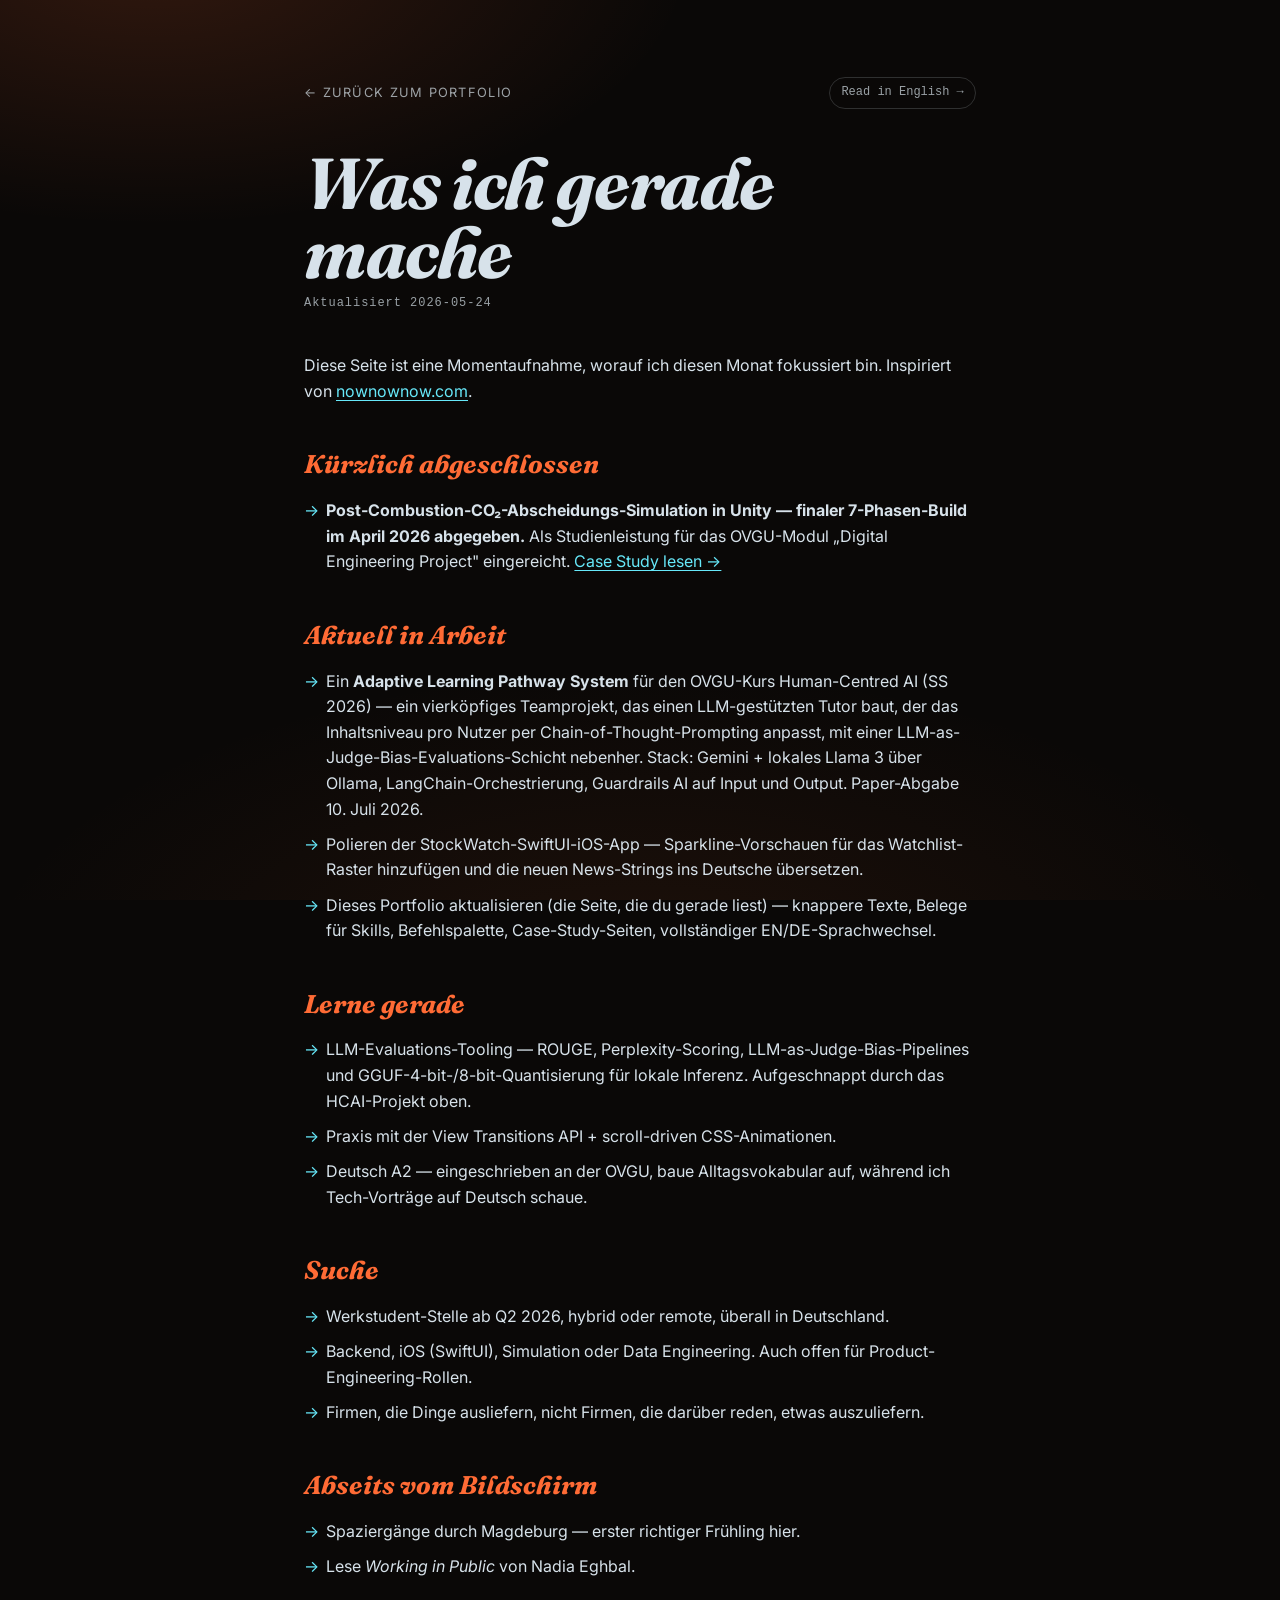
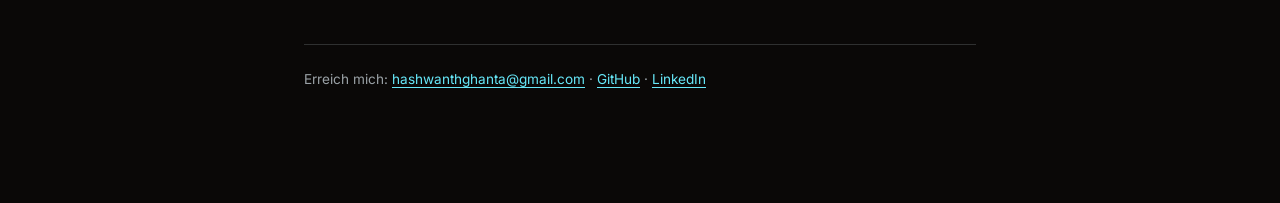
==== now-de.html @ 70d981e7 "21" ====
<!doctype html>
<html lang="de">
<head>
    <meta charset="utf-8">
    <meta name="viewport" content="width=device-width, initial-scale=1, viewport-fit=cover">
    <meta name="theme-color" content="#0C0C0C">
    <title>Now — Hashwanth Ghanta</title>
    <meta name="description" content="Woran ich diesen Monat arbeite. Inspiriert von nownownow.com.">
    <link rel="canonical" href="https://hashwanthghanta.github.io/now-de.html">
    <link rel="alternate" hreflang="en" href="https://hashwanthghanta.github.io/now.html">
    <link rel="alternate" hreflang="de" href="https://hashwanthghanta.github.io/now-de.html">
    <script>
        (function(){
            try { if (localStorage.getItem('lang') === 'en') location.replace('now.html' + location.hash); } catch(e){}
        })();
    </script>
    <link rel="icon" type="image/svg+xml" href="data:image/svg+xml,%3Csvg xmlns='http://www.w3.org/2000/svg' viewBox='0 0 100 100'%3E%3Crect width='100' height='100' rx='20' fill='%230C0C0C'/%3E%3Ctext x='50' y='66' font-family='Inter,system-ui,sans-serif' font-size='52' font-weight='900' fill='%23ff6b35' text-anchor='middle'%3EHG%3C/text%3E%3C/svg%3E">
    <link rel="preconnect" href="https://fonts.googleapis.com">
    <link rel="preconnect" href="https://fonts.gstatic.com" crossorigin>
    <link href="https://fonts.googleapis.com/css2?family=Inter:wght@300;400;500;600;700;800&family=Fraunces:ital,opsz,wght@0,9..144,400;0,9..144,700;1,9..144,700&display=swap" rel="stylesheet">
    <style>
        :root {
            --bg: #0a0807; --text: #D7E2EA; --text-dim: rgba(215,226,234,0.7);
            --accent-cool: #67e8f9; --accent-warm: #ff6b35;
            --border-soft: rgba(215,226,234,0.18);
        }
        *,*::before,*::after { margin:0; padding:0; box-sizing:border-box; }
        body {
            font-family: 'Inter', system-ui, -apple-system, sans-serif;
            color: var(--text); line-height: 1.6;
            background:
                radial-gradient(ellipse 70% 50% at 12% -5%, rgba(255,107,53,0.16), transparent 60%),
                radial-gradient(ellipse 80% 55% at 50% 110%, rgba(180,80,30,0.12), transparent 65%),
                var(--bg);
            background-attachment: fixed;
            min-height: 100vh;
        }
        :focus-visible { outline: 2.5px solid #FFD400; outline-offset: 3px; }
        a { color: var(--accent-cool); text-underline-offset: 3px; }
        a:hover, a:focus-visible { color: #fff; }
        .wrap { max-width: 720px; margin: 0 auto; padding: clamp(2rem, 6vw, 5rem) 1.5rem 6rem; }
        .top-row {
            display: flex; justify-content: space-between; align-items: center;
            gap: 1rem; flex-wrap: wrap;
            margin-bottom: 2.5rem;
        }
        .back {
            display: inline-flex; align-items: center; gap: 0.4rem;
            font-size: 0.8rem; letter-spacing: 0.1em; text-transform: uppercase;
            color: var(--text-dim); text-decoration: none;
        }
        .back:hover { color: var(--text); }
        .lang-swap {
            font-family: ui-monospace, "JetBrains Mono", Menlo, monospace;
            font-size: 0.75rem;
            color: var(--text-dim); text-decoration: none;
            padding: 0.35rem 0.7rem;
            border: 1px solid var(--border-soft);
            border-radius: 999px;
        }
        .lang-swap:hover { color: var(--text); border-color: var(--accent-cool); }
        h1 {
            font-family: 'Fraunces', Georgia, serif;
            font-style: italic; font-weight: 700;
            font-size: clamp(2.5rem, 8vw, 4.5rem);
            letter-spacing: -0.02em;
            line-height: 0.95;
            margin-bottom: 0.5rem;
        }
        .updated {
            font-family: ui-monospace, "JetBrains Mono", Menlo, monospace;
            font-size: 0.75rem; letter-spacing: 0.08em;
            color: var(--text-dim);
            margin-bottom: 2.5rem;
        }
        h2 {
            font-family: 'Fraunces', Georgia, serif;
            font-style: italic; font-weight: 700;
            font-size: 1.6rem;
            margin: 2.5rem 0 0.8rem;
            color: var(--accent-warm);
        }
        p { margin-bottom: 1rem; }
        ul { list-style: none; padding: 0; }
        li {
            position: relative;
            padding-left: 1.4rem;
            margin-bottom: 0.6rem;
        }
        li::before {
            content: "→";
            position: absolute; left: 0;
            color: var(--accent-cool);
        }
        .foot {
            margin-top: 4rem;
            padding-top: 1.5rem;
            border-top: 1px solid var(--border-soft);
            font-size: 0.85rem; color: var(--text-dim);
        }
    </style>
</head>
<body>
    <main class="wrap">
        <div class="top-row">
            <a href="/" class="back">← Zurück zum Portfolio</a>
            <a href="now.html" class="lang-swap" hreflang="en" lang="en" onclick="try{localStorage.setItem('lang','en')}catch(e){}">Read in English →</a>
        </div>
        <h1>Was ich gerade mache</h1>
        <p class="updated">Aktualisiert 2026-05-24</p>

        <p>Diese Seite ist eine Momentaufnahme, worauf ich diesen Monat fokussiert bin. Inspiriert von <a href="https://nownownow.com/" target="_blank" rel="noopener noreferrer">nownownow.com</a>.</p>

        <h2>Kürzlich abgeschlossen</h2>
        <ul>
            <li><strong>Post-Combustion-CO₂-Abscheidungs-Simulation in Unity — finaler 7-Phasen-Build im April 2026 abgegeben.</strong> Als Studienleistung für das OVGU-Modul „Digital Engineering Project" eingereicht. <a href="projects/co2-simulation-de.html">Case Study lesen →</a></li>
        </ul>

        <h2>Aktuell in Arbeit</h2>
        <ul>
            <li>Ein <strong>Adaptive Learning Pathway System</strong> für den OVGU-Kurs Human-Centred AI (SS 2026) — ein vierköpfiges Teamprojekt, das einen LLM-gestützten Tutor baut, der das Inhaltsniveau pro Nutzer per Chain-of-Thought-Prompting anpasst, mit einer LLM-as-Judge-Bias-Evaluations-Schicht nebenher. Stack: Gemini + lokales Llama 3 über Ollama, LangChain-Orchestrierung, Guardrails AI auf Input und Output. Paper-Abgabe 10. Juli 2026.</li>
            <li>Polieren der StockWatch-SwiftUI-iOS-App — Sparkline-Vorschauen für das Watchlist-Raster hinzufügen und die neuen News-Strings ins Deutsche übersetzen.</li>
            <li>Dieses Portfolio aktualisieren (die Seite, die du gerade liest) — knappere Texte, Belege für Skills, Befehlspalette, Case-Study-Seiten, vollständiger EN/DE-Sprachwechsel.</li>
        </ul>

        <h2>Lerne gerade</h2>
        <ul>
            <li>LLM-Evaluations-Tooling — ROUGE, Perplexity-Scoring, LLM-as-Judge-Bias-Pipelines und GGUF-4-bit-/8-bit-Quantisierung für lokale Inferenz. Aufgeschnappt durch das HCAI-Projekt oben.</li>
            <li>Praxis mit der View Transitions API + scroll-driven CSS-Animationen.</li>
            <li>Deutsch A2 — eingeschrieben an der OVGU, baue Alltagsvokabular auf, während ich Tech-Vorträge auf Deutsch schaue.</li>
        </ul>

        <h2>Suche</h2>
        <ul>
            <li>Werkstudent-Stelle ab Q2 2026, hybrid oder remote, überall in Deutschland.</li>
            <li>Backend, iOS (SwiftUI), Simulation oder Data Engineering. Auch offen für Product-Engineering-Rollen.</li>
            <li>Firmen, die Dinge ausliefern, nicht Firmen, die darüber reden, etwas auszuliefern.</li>
        </ul>

        <h2>Abseits vom Bildschirm</h2>
        <ul>
            <li>Spaziergänge durch Magdeburg — erster richtiger Frühling hier.</li>
            <li>Lese <em>Working in Public</em> von Nadia Eghbal.</li>
        </ul>

        <p class="foot">Erreich mich: <a href="mailto:hashwanthghanta@gmail.com">hashwanthghanta@gmail.com</a> · <a href="https://github.com/hashwanthghanta" target="_blank" rel="noopener noreferrer">GitHub</a> · <a href="https://linkedin.com/in/hashwanthghanta" target="_blank" rel="noopener noreferrer">LinkedIn</a></p>
    </main>
</body>
</html>
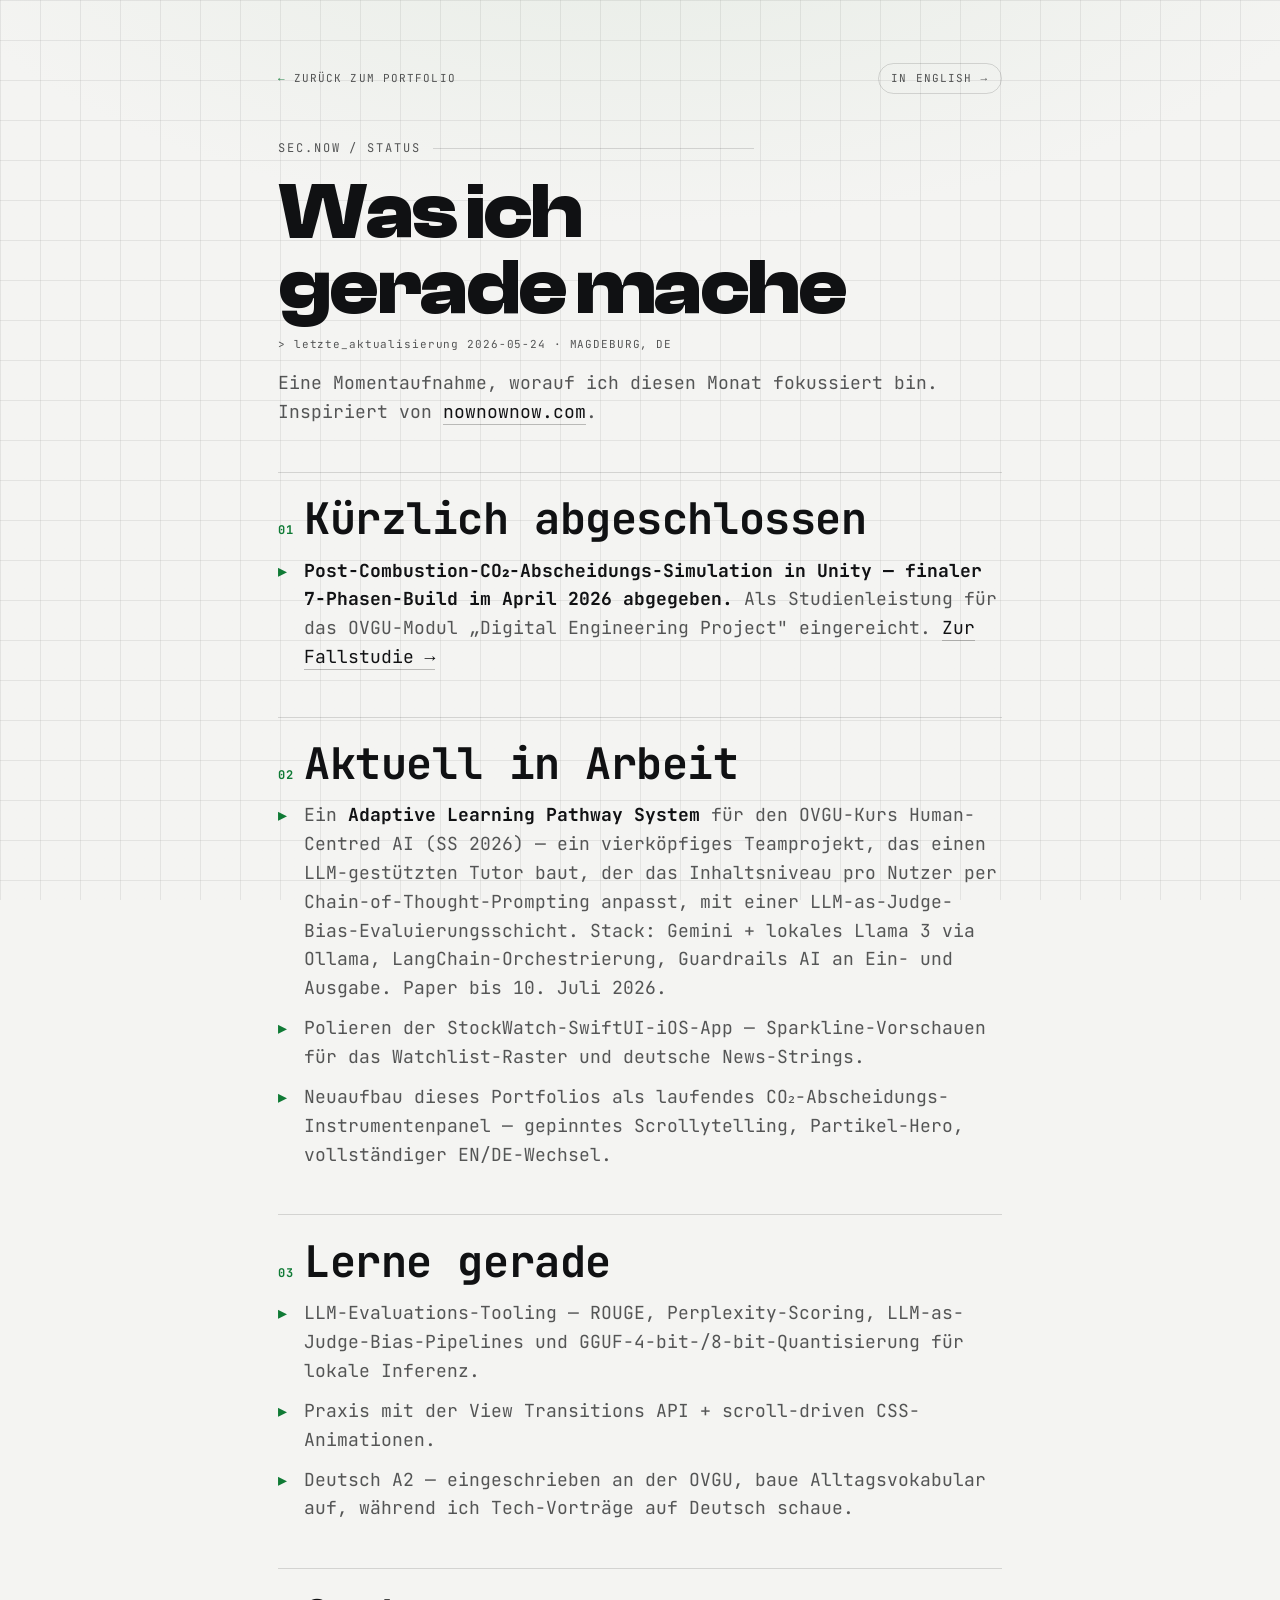
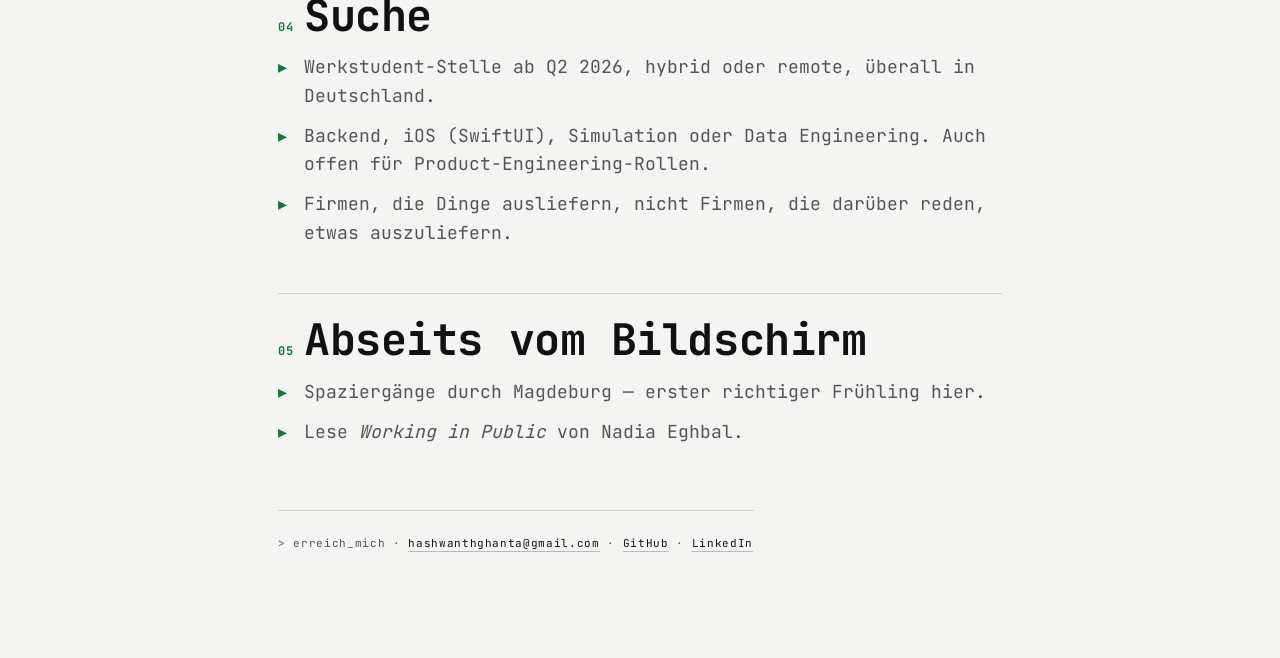
==== commit 568d095d: "feat: rebuild portfolio as a terminal-themed site (v2) - Modular architecture: index.html shell + cs" ====
--- a/now-de.html
+++ b/now-de.html
@@ -3,147 +3,81 @@
 <head>
     <meta charset="utf-8">
     <meta name="viewport" content="width=device-width, initial-scale=1, viewport-fit=cover">
-    <meta name="theme-color" content="#0C0C0C">
-    <title>Now — Hashwanth Ghanta</title>
-    <meta name="description" content="Woran ich diesen Monat arbeite. Inspiriert von nownownow.com.">
+    <title>Jetzt — Hashwanth Ghanta</title>
+    <meta name="description" content="Woran ich diese Woche arbeite. Inspiriert von nownownow.com.">
     <link rel="canonical" href="https://hashwanthghanta.github.io/now-de.html">
     <link rel="alternate" hreflang="en" href="https://hashwanthghanta.github.io/now.html">
     <link rel="alternate" hreflang="de" href="https://hashwanthghanta.github.io/now-de.html">
     <script>
-        (function(){
-            try { if (localStorage.getItem('lang') === 'en') location.replace('now.html' + location.hash); } catch(e){}
+        (function(){ try { if (localStorage.getItem('lang') === 'en') location.replace('now.html' + location.hash); } catch(e){} })();
+    </script>
+    <link rel="icon" type="image/svg+xml" href="data:image/svg+xml,%3Csvg xmlns='http://www.w3.org/2000/svg' viewBox='0 0 100 100'%3E%3Crect width='100' height='100' rx='20' fill='%230B0E14'/%3E%3Ctext x='50' y='66' font-family='monospace' font-size='46' font-weight='700' fill='%23B8FF29' text-anchor='middle'%3EHG%3C/text%3E%3C/svg%3E">
+    <meta name="theme-color" id="meta-theme-color" content="#0B0E14">
+    <link rel="preload" href="fonts/clash-700.woff2" as="font" type="font/woff2" crossorigin>
+    <link rel="preload" href="fonts/inter-400.woff2" as="font" type="font/woff2" crossorigin>
+    <link rel="stylesheet" href="css/tokens.css">
+    <link rel="stylesheet" href="css/base.css">
+    <link rel="stylesheet" href="css/subpage.css">
+</head>
+<body>
+    <script>
+        (function () {
+            var t; try { t = localStorage.getItem("theme"); } catch (e) {}
+            if (!t) t = (window.matchMedia && window.matchMedia("(prefers-color-scheme: light)").matches) ? "light" : "dark";
+            document.body.setAttribute("data-theme", t);
+            document.documentElement.style.colorScheme = t;
+            var m = document.getElementById("meta-theme-color");
+            if (m) m.setAttribute("content", t === "light" ? "#F2F4F1" : "#0B0E14");
         })();
     </script>
-    <link rel="icon" type="image/svg+xml" href="data:image/svg+xml,%3Csvg xmlns='http://www.w3.org/2000/svg' viewBox='0 0 100 100'%3E%3Crect width='100' height='100' rx='20' fill='%230C0C0C'/%3E%3Ctext x='50' y='66' font-family='Inter,system-ui,sans-serif' font-size='52' font-weight='900' fill='%23ff6b35' text-anchor='middle'%3EHG%3C/text%3E%3C/svg%3E">
-    <link rel="preconnect" href="https://fonts.googleapis.com">
-    <link rel="preconnect" href="https://fonts.gstatic.com" crossorigin>
-    <link href="https://fonts.googleapis.com/css2?family=Inter:wght@300;400;500;600;700;800&family=Fraunces:ital,opsz,wght@0,9..144,400;0,9..144,700;1,9..144,700&display=swap" rel="stylesheet">
-    <style>
-        :root {
-            --bg: #0a0807; --text: #D7E2EA; --text-dim: rgba(215,226,234,0.7);
-            --accent-cool: #67e8f9; --accent-warm: #ff6b35;
-            --border-soft: rgba(215,226,234,0.18);
-        }
-        *,*::before,*::after { margin:0; padding:0; box-sizing:border-box; }
-        body {
-            font-family: 'Inter', system-ui, -apple-system, sans-serif;
-            color: var(--text); line-height: 1.6;
-            background:
-                radial-gradient(ellipse 70% 50% at 12% -5%, rgba(255,107,53,0.16), transparent 60%),
-                radial-gradient(ellipse 80% 55% at 50% 110%, rgba(180,80,30,0.12), transparent 65%),
-                var(--bg);
-            background-attachment: fixed;
-            min-height: 100vh;
-        }
-        :focus-visible { outline: 2.5px solid #FFD400; outline-offset: 3px; }
-        a { color: var(--accent-cool); text-underline-offset: 3px; }
-        a:hover, a:focus-visible { color: #fff; }
-        .wrap { max-width: 720px; margin: 0 auto; padding: clamp(2rem, 6vw, 5rem) 1.5rem 6rem; }
-        .top-row {
-            display: flex; justify-content: space-between; align-items: center;
-            gap: 1rem; flex-wrap: wrap;
-            margin-bottom: 2.5rem;
-        }
-        .back {
-            display: inline-flex; align-items: center; gap: 0.4rem;
-            font-size: 0.8rem; letter-spacing: 0.1em; text-transform: uppercase;
-            color: var(--text-dim); text-decoration: none;
-        }
-        .back:hover { color: var(--text); }
-        .lang-swap {
-            font-family: ui-monospace, "JetBrains Mono", Menlo, monospace;
-            font-size: 0.75rem;
-            color: var(--text-dim); text-decoration: none;
-            padding: 0.35rem 0.7rem;
-            border: 1px solid var(--border-soft);
-            border-radius: 999px;
-        }
-        .lang-swap:hover { color: var(--text); border-color: var(--accent-cool); }
-        h1 {
-            font-family: 'Fraunces', Georgia, serif;
-            font-style: italic; font-weight: 700;
-            font-size: clamp(2.5rem, 8vw, 4.5rem);
-            letter-spacing: -0.02em;
-            line-height: 0.95;
-            margin-bottom: 0.5rem;
-        }
-        .updated {
-            font-family: ui-monospace, "JetBrains Mono", Menlo, monospace;
-            font-size: 0.75rem; letter-spacing: 0.08em;
-            color: var(--text-dim);
-            margin-bottom: 2.5rem;
-        }
-        h2 {
-            font-family: 'Fraunces', Georgia, serif;
-            font-style: italic; font-weight: 700;
-            font-size: 1.6rem;
-            margin: 2.5rem 0 0.8rem;
-            color: var(--accent-warm);
-        }
-        p { margin-bottom: 1rem; }
-        ul { list-style: none; padding: 0; }
-        li {
-            position: relative;
-            padding-left: 1.4rem;
-            margin-bottom: 0.6rem;
-        }
-        li::before {
-            content: "→";
-            position: absolute; left: 0;
-            color: var(--accent-cool);
-        }
-        .foot {
-            margin-top: 4rem;
-            padding-top: 1.5rem;
-            border-top: 1px solid var(--border-soft);
-            font-size: 0.85rem; color: var(--text-dim);
-        }
-    </style>
-</head>
-<body>
-    <main class="wrap">
-        <div class="top-row">
-            <a href="/" class="back">← Zurück zum Portfolio</a>
-            <a href="now.html" class="lang-swap" hreflang="en" lang="en" onclick="try{localStorage.setItem('lang','en')}catch(e){}">Read in English →</a>
+    <div class="blueprint" aria-hidden="true"></div>
+    <div class="grain" aria-hidden="true"></div>
+
+    <main class="sub-wrap" id="main">
+        <div class="sub-top">
+            <a href="index.html" class="sub-back">Zurück zum Portfolio</a>
+            <a href="now.html" class="sub-lang" hreflang="en" lang="en" onclick="try{localStorage.setItem('lang','en')}catch(e){}">In English →</a>
         </div>
+
+        <p class="sub-eyebrow">SEC.NOW / STATUS</p>
         <h1>Was ich gerade mache</h1>
-        <p class="updated">Aktualisiert 2026-05-24</p>
+        <p class="sub-updated">> letzte_aktualisierung 2026-05-24 · MAGDEBURG, DE</p>
 
-        <p>Diese Seite ist eine Momentaufnahme, worauf ich diesen Monat fokussiert bin. Inspiriert von <a href="https://nownownow.com/" target="_blank" rel="noopener noreferrer">nownownow.com</a>.</p>
+        <p>Eine Momentaufnahme, worauf ich diesen Monat fokussiert bin. Inspiriert von <a href="https://nownownow.com/" target="_blank" rel="noopener noreferrer">nownownow.com<span class="sr-only"> (öffnet in neuem Tab)</span></a>.</p>
 
-        <h2>Kürzlich abgeschlossen</h2>
+        <h2><span class="hx">01</span>Kürzlich abgeschlossen</h2>
         <ul>
-            <li><strong>Post-Combustion-CO₂-Abscheidungs-Simulation in Unity — finaler 7-Phasen-Build im April 2026 abgegeben.</strong> Als Studienleistung für das OVGU-Modul „Digital Engineering Project" eingereicht. <a href="projects/co2-simulation-de.html">Case Study lesen →</a></li>
+            <li><strong>Post-Combustion-CO₂-Abscheidungs-Simulation in Unity — finaler 7-Phasen-Build im April 2026 abgegeben.</strong> Als Studienleistung für das OVGU-Modul „Digital Engineering Project" eingereicht. <a href="projects/co2-simulation-de.html">Zur Fallstudie →</a></li>
         </ul>
 
-        <h2>Aktuell in Arbeit</h2>
+        <h2><span class="hx">02</span>Aktuell in Arbeit</h2>
         <ul>
-            <li>Ein <strong>Adaptive Learning Pathway System</strong> für den OVGU-Kurs Human-Centred AI (SS 2026) — ein vierköpfiges Teamprojekt, das einen LLM-gestützten Tutor baut, der das Inhaltsniveau pro Nutzer per Chain-of-Thought-Prompting anpasst, mit einer LLM-as-Judge-Bias-Evaluations-Schicht nebenher. Stack: Gemini + lokales Llama 3 über Ollama, LangChain-Orchestrierung, Guardrails AI auf Input und Output. Paper-Abgabe 10. Juli 2026.</li>
-            <li>Polieren der StockWatch-SwiftUI-iOS-App — Sparkline-Vorschauen für das Watchlist-Raster hinzufügen und die neuen News-Strings ins Deutsche übersetzen.</li>
-            <li>Dieses Portfolio aktualisieren (die Seite, die du gerade liest) — knappere Texte, Belege für Skills, Befehlspalette, Case-Study-Seiten, vollständiger EN/DE-Sprachwechsel.</li>
+            <li>Ein <strong>Adaptive Learning Pathway System</strong> für den OVGU-Kurs Human-Centred AI (SS 2026) — ein vierköpfiges Teamprojekt, das einen LLM-gestützten Tutor baut, der das Inhaltsniveau pro Nutzer per Chain-of-Thought-Prompting anpasst, mit einer LLM-as-Judge-Bias-Evaluierungsschicht. Stack: Gemini + lokales Llama 3 via Ollama, LangChain-Orchestrierung, Guardrails AI an Ein- und Ausgabe. Paper bis 10. Juli 2026.</li>
+            <li>Polieren der StockWatch-SwiftUI-iOS-App — Sparkline-Vorschauen für das Watchlist-Raster und deutsche News-Strings.</li>
+            <li>Neuaufbau dieses Portfolios als laufendes CO₂-Abscheidungs-Instrumentenpanel — gepinntes Scrollytelling, Partikel-Hero, vollständiger EN/DE-Wechsel.</li>
         </ul>
 
-        <h2>Lerne gerade</h2>
+        <h2><span class="hx">03</span>Lerne gerade</h2>
         <ul>
-            <li>LLM-Evaluations-Tooling — ROUGE, Perplexity-Scoring, LLM-as-Judge-Bias-Pipelines und GGUF-4-bit-/8-bit-Quantisierung für lokale Inferenz. Aufgeschnappt durch das HCAI-Projekt oben.</li>
+            <li>LLM-Evaluations-Tooling — ROUGE, Perplexity-Scoring, LLM-as-Judge-Bias-Pipelines und GGUF-4-bit-/8-bit-Quantisierung für lokale Inferenz.</li>
             <li>Praxis mit der View Transitions API + scroll-driven CSS-Animationen.</li>
             <li>Deutsch A2 — eingeschrieben an der OVGU, baue Alltagsvokabular auf, während ich Tech-Vorträge auf Deutsch schaue.</li>
         </ul>
 
-        <h2>Suche</h2>
+        <h2><span class="hx">04</span>Suche</h2>
         <ul>
             <li>Werkstudent-Stelle ab Q2 2026, hybrid oder remote, überall in Deutschland.</li>
             <li>Backend, iOS (SwiftUI), Simulation oder Data Engineering. Auch offen für Product-Engineering-Rollen.</li>
             <li>Firmen, die Dinge ausliefern, nicht Firmen, die darüber reden, etwas auszuliefern.</li>
         </ul>
 
-        <h2>Abseits vom Bildschirm</h2>
+        <h2><span class="hx">05</span>Abseits vom Bildschirm</h2>
         <ul>
             <li>Spaziergänge durch Magdeburg — erster richtiger Frühling hier.</li>
             <li>Lese <em>Working in Public</em> von Nadia Eghbal.</li>
         </ul>
 
-        <p class="foot">Erreich mich: <a href="mailto:hashwanthghanta@gmail.com">hashwanthghanta@gmail.com</a> · <a href="https://github.com/hashwanthghanta" target="_blank" rel="noopener noreferrer">GitHub</a> · <a href="https://linkedin.com/in/hashwanthghanta" target="_blank" rel="noopener noreferrer">LinkedIn</a></p>
+        <p class="sub-foot">> erreich_mich · <a href="mailto:hashwanthghanta@gmail.com">hashwanthghanta@gmail.com</a> · <a href="https://github.com/hashwanthghanta" target="_blank" rel="noopener noreferrer">GitHub<span class="sr-only"> (öffnet in neuem Tab)</span></a> · <a href="https://www.linkedin.com/in/hashwanthghanta" target="_blank" rel="noopener noreferrer">LinkedIn<span class="sr-only"> (öffnet in neuem Tab)</span></a></p>
     </main>
 </body>
 </html>
--- a/css/tokens.css
+++ b/css/tokens.css
@@ -0,0 +1,183 @@
+/* ============================================================
+   TOKENS — "Obsidian / Signal" design system
+   Single source of truth for color, type, space, motion.
+   DARK is default; LIGHT = "blueprint paper" engineering sheet.
+============================================================ */
+
+/* ---- Self-hosted fonts (woff2 subsets, swap) ---- */
+@font-face {
+    font-family: "Clash Display";
+    src: url("../fonts/clash-600.woff2") format("woff2");
+    font-weight: 600;
+    font-style: normal;
+    font-display: swap;
+}
+@font-face {
+    font-family: "Clash Display";
+    src: url("../fonts/clash-700.woff2") format("woff2");
+    font-weight: 700;
+    font-style: normal;
+    font-display: swap;
+}
+@font-face {
+    font-family: "Inter";
+    src: url("../fonts/inter-400.woff2") format("woff2");
+    font-weight: 400;
+    font-style: normal;
+    font-display: swap;
+}
+@font-face {
+    font-family: "Inter";
+    src: url("../fonts/inter-500.woff2") format("woff2");
+    font-weight: 500;
+    font-style: normal;
+    font-display: swap;
+}
+@font-face {
+    font-family: "Inter";
+    src: url("../fonts/inter-600.woff2") format("woff2");
+    font-weight: 600;
+    font-style: normal;
+    font-display: swap;
+}
+@font-face {
+    font-family: "Inter";
+    src: url("../fonts/inter-700.woff2") format("woff2");
+    font-weight: 700;
+    font-style: normal;
+    font-display: swap;
+}
+@font-face {
+    font-family: "JetBrains Mono";
+    src: url("../fonts/jbmono-400.woff2") format("woff2");
+    font-weight: 400;
+    font-style: normal;
+    font-display: swap;
+}
+@font-face {
+    font-family: "JetBrains Mono";
+    src: url("../fonts/jbmono-500.woff2") format("woff2");
+    font-weight: 500;
+    font-style: normal;
+    font-display: swap;
+}
+@font-face {
+    font-family: "JetBrains Mono";
+    src: url("../fonts/jbmono-700.woff2") format("woff2");
+    font-weight: 700;
+    font-style: normal;
+    font-display: swap;
+}
+
+:root {
+    /* ---- DARK (default) — TERMINAL / TUI (lookbook A) ---- */
+    --void:        #0A0A0B;        /* true terminal black */
+    --panel:       #111214;
+    --panel-2:     #16181B;
+    --ink:         #E4E4E7;
+    --ink-dim:     rgba(228, 228, 231, 0.70);   /* AA: ~7:1 on --void for body text */
+    --ink-faint:   rgba(228, 228, 231, 0.60);   /* AA: ~5.5:1 on --void/--panel for small text */
+    --line:        #26272B;
+    --line-strong: #34363B;
+    --signal:      #4ADE80;        /* phosphor green — THE primary accent */
+    --signal-dim:  rgba(74, 222, 128, 0.16);
+    --signal-glow: rgba(74, 222, 128, 0.42);
+    --cyan:        #38BDF8;         /* syntax: keywords / links (7:1 on void) */
+    --magenta:     #F472B6;         /* syntax: strings / role (6.4:1 on void) */
+    --amber:       #FBBF24;         /* syntax: warnings / values (9:1 on void) */
+    /* Theme-C editorial highlight — electric yellow, used sparingly (13:1 on void) */
+    --accent2:     #F0FF3C;
+    --accent2-dim: rgba(240, 255, 60, 0.16);
+    --accent2-glow:rgba(240, 255, 60, 0.40);
+    --grey-gas:    rgba(228, 228, 231, 0.55);    /* co2-sim particle gas */
+
+    /* GitHub contribution-graph palette (dark) — its own identity, not the signal */
+    --gh-0: rgba(57, 211, 83, 0.07);
+    --gh-1: #0e4429;
+    --gh-2: #006d32;
+    --gh-3: #26a641;
+    --gh-4: #39d353;
+
+    /* ---- Type families — mono-dominant terminal; Clash for the hero display cut ---- */
+    --font-display: "Clash Display", "Inter", system-ui, sans-serif;
+    --font-body:    "JetBrains Mono", ui-monospace, "SF Mono", Menlo, monospace;
+    --font-mono:    "JetBrains Mono", ui-monospace, "SF Mono", Menlo, monospace;
+
+    /* ---- Type scale (fluid) ---- */
+    --text-hero:   clamp(3.5rem, 9vw, 11rem);
+    --text-chapter:clamp(2.6rem, 6vw, 6rem);
+    --text-h2:     clamp(1.9rem, 3.4vw, 3rem);
+    --text-h3:     clamp(1.3rem, 2vw, 1.75rem);
+    --text-lead:   clamp(1.05rem, 1.4vw, 1.35rem);
+    --text-base:   clamp(1rem, 0.94rem + 0.3vw, 1.125rem);
+    --text-sm:     0.875rem;
+    --text-mono:   0.75rem;        /* HUD labels */
+    --text-mono-sm:0.6875rem;
+
+    /* ===== ADJUST THE "## " HEADING GAP HERE (whole site) =====
+       Distance between the two hashes in every "## Heading". Bigger = wider gap.
+       Try 0.1em (tight) · 0.14em (default) · 0.25em (wide). */
+    --hash-gap: 0.14em;
+
+    /* ---- Spacing ---- */
+    --space-section: clamp(5rem, 4rem + 7vw, 12rem);
+    --space-block:   clamp(2.5rem, 2rem + 3vw, 5rem);
+    --gutter:        clamp(1.25rem, 4vw, 3rem);
+    --col-gap:       clamp(1rem, 2vw, 1.75rem);
+    --maxw:          1440px;
+
+    /* ---- Motion ---- */
+    --dur-fast:    150ms;
+    --dur-normal:  320ms;
+    --dur-slow:    600ms;
+    --ease-out-expo: cubic-bezier(0.16, 1, 0.3, 1);
+    --ease-in-out:   cubic-bezier(0.65, 0, 0.35, 1);
+    --stagger:     80ms;
+
+    /* ---- Geometry ---- */
+    --radius:      4px;
+    --radius-lg:   8px;
+    --tick:        7px;            /* corner tick length */
+    --focus-ring:  2.5px;
+
+    /* ---- Z-index scale ---- */
+    --z-grain:     1;
+    --z-hud:       40;
+    --z-nav:       50;
+    --z-cursor:    9998;
+    --z-boot:      9999;
+
+    color-scheme: dark;
+}
+
+body[data-theme="light"] {
+    /* ---- LIGHT — "paper terminal" (off-white sheet, darkened phosphor) ---- */
+    --void:        #F4F4F2;        /* off-white paper */
+    --panel:       #FFFFFF;
+    --panel-2:     #ECECEA;
+    --ink:         #101113;
+    --ink-dim:     rgba(16, 17, 19, 0.70);   /* AA on paper for body text */
+    --ink-faint:   rgba(16, 17, 19, 0.62);   /* AA: ~5.4:1 on paper for small text */
+    --line:        rgba(16, 17, 19, 0.14);
+    --line-strong: rgba(16, 17, 19, 0.26);
+    /* paper-terminal syntax palette — vivid but AA-compliant on #F4F4F2 */
+    --signal:      #0F7A35;         /* terminal green — ~5:1 */
+    --signal-dim:  rgba(15, 122, 53, 0.14);
+    --signal-glow: rgba(15, 122, 53, 0.30);
+    --cyan:        #0E7490;         /* teal-cyan — ~4.8:1 */
+    --magenta:     #BE185D;         /* pink-red — ~5.7:1 */
+    --amber:       #C2410C;         /* burnt orange — ~5:1 */
+    --accent2:     #9A5D00;         /* gold — ~4.8:1 (AA small text safe; large/decorative use) */
+    --accent2-dim: rgba(154, 93, 0, 0.16);
+    --accent2-glow:rgba(154, 93, 0, 0.30);
+    --grey-gas:    rgba(16, 17, 19, 0.45);
+
+    /* GitHub contribution-graph palette (light) */
+    --gh-0: #ebedf0;
+    --gh-1: #9be9a8;
+    --gh-2: #40c463;
+    --gh-3: #30a14e;
+    --gh-4: #216e39;
+
+    color-scheme: light;
+}
--- a/css/base.css
+++ b/css/base.css
@@ -0,0 +1,276 @@
+/* ============================================================
+   BASE — reset, root typography, layout grid, instrument
+   framing (hairlines + corner ticks), grain, a11y utilities.
+============================================================ */
+
+*, *::before, *::after { box-sizing: border-box; }
+* { margin: 0; }
+
+html {
+    -webkit-text-size-adjust: 100%;
+    text-size-adjust: 100%;
+    scroll-behavior: smooth;
+    overflow-x: clip;
+}
+@media (prefers-reduced-motion: reduce) {
+    html { scroll-behavior: auto; }
+}
+
+body {
+    /* not flat black: a faint signal-tinted lift at the top + the void base,
+       so the page has depth and warmth without breaking the dark instrument feel */
+    background:
+        radial-gradient(125% 80% at 50% -12%, color-mix(in oklab, var(--signal) 6%, var(--void)) 0%, var(--void) 46%),
+        var(--void);
+    background-attachment: fixed;
+    color: var(--ink);
+    font-family: var(--font-body);
+    font-size: var(--text-base);
+    line-height: 1.6;
+    font-weight: 400;
+    -webkit-font-smoothing: antialiased;
+    -moz-osx-font-smoothing: grayscale;
+    overflow-x: clip;
+    min-height: 100vh;
+    transition: background var(--dur-normal) var(--ease-in-out),
+                color var(--dur-normal) var(--ease-in-out);
+}
+
+img, svg, canvas, video { display: block; max-width: 100%; }
+img, video { height: auto; }
+button, input, textarea, select { font: inherit; color: inherit; }
+button { background: none; border: none; cursor: pointer; }
+a { color: inherit; text-decoration: none; }
+ul, ol { list-style: none; padding: 0; }
+:focus { outline: none; }
+
+/* ---- Type roles ---- */
+/* Hero name = Clash display cut (Theme-C blend). Every other heading = mono
+   (terminal). h2/h3 sit at slightly looser tracking than the giant h1. */
+h1 {
+    font-family: var(--font-display);
+    font-weight: 700;
+    line-height: 0.95;
+    letter-spacing: -0.02em;
+    text-wrap: balance;
+    font-size: var(--text-hero);
+}
+h2, h3 {
+    font-family: var(--font-mono);
+    font-weight: 700;
+    line-height: 1.08;
+    letter-spacing: -0.01em;
+    text-wrap: balance;
+}
+h2 { font-size: var(--text-chapter); }
+h3 { font-size: var(--text-h3); }
+/* markdown-heading prefix — reads like `cat section.md` output (terminal motif).
+   Decorative ::before only; the heading's accessible name stays clean. Excludes
+   the simulation heading (it carries a live STAGE label) and sr-only headings. */
+.about h2::before, .capabilities h2::before, .stack h2::before,
+.trajectory h2::before, .now h2::before, .handshake h2::before {
+    content: "##";             /* gap between the hashes = --hash-gap (set in tokens.css) */
+    color: var(--magenta);
+    font-weight: 700;
+    letter-spacing: var(--hash-gap, 0.2em);
+    margin-right: 0.55ch;      /* gap before the heading text */
+}
+
+p { text-wrap: pretty; max-width: 68ch; }
+
+.mono {
+    font-family: var(--font-mono);
+    font-size: var(--text-mono);
+    letter-spacing: 0.08em;
+    text-transform: uppercase;
+    font-weight: 500;
+}
+
+/* ============================================================
+   SELECTION + FOCUS
+============================================================ */
+::selection { background: var(--signal); color: var(--void); }
+
+:focus-visible {
+    outline: var(--focus-ring) solid var(--signal);
+    outline-offset: 3px;
+    border-radius: 2px;
+}
+
+/* ============================================================
+   ACCESSIBILITY UTILITIES
+============================================================ */
+.sr-only {
+    position: absolute !important;
+    width: 1px; height: 1px;
+    padding: 0; margin: -1px;
+    overflow: hidden;
+    clip: rect(0, 0, 0, 0);
+    white-space: nowrap;
+    border: 0;
+}
+
+.skip-link {
+    position: fixed;
+    top: 0; left: 50%;
+    transform: translate(-50%, -120%);
+    z-index: var(--z-boot);
+    background: var(--signal);
+    color: var(--void);
+    font-family: var(--font-mono);
+    font-size: var(--text-mono);
+    text-transform: uppercase;
+    letter-spacing: 0.1em;
+    padding: 0.65rem 1.25rem;
+    border-radius: 0 0 var(--radius) var(--radius);
+    transition: transform var(--dur-fast) var(--ease-out-expo);
+}
+.skip-link:focus-visible {
+    transform: translate(-50%, 0);
+    outline-offset: -4px;
+}
+
+/* ============================================================
+   LAYOUT — asymmetric editorial 12-column grid
+============================================================ */
+.shell {
+    width: 100%;
+    max-width: var(--maxw);
+    margin-inline: auto;
+    padding-inline: var(--gutter);
+}
+
+.grid12 {
+    display: grid;
+    grid-template-columns: repeat(12, 1fr);
+    column-gap: var(--col-gap);
+}
+@media (max-width: 720px) {
+    .grid12 { grid-template-columns: repeat(6, 1fr); }
+}
+
+/* column span helpers */
+.col-1-7  { grid-column: 1 / 8; }
+.col-8-12 { grid-column: 8 / 13; }
+.col-1-6  { grid-column: 1 / 7; }
+.col-7-12 { grid-column: 7 / 13; }
+.col-full { grid-column: 1 / -1; }
+@media (max-width: 720px) {
+    .col-1-7, .col-8-12, .col-1-6, .col-7-12 { grid-column: 1 / -1; }
+}
+
+/* ============================================================
+   SECTION — instrument-framed band
+   Hairline top rule + mono coordinate header (SEC.03 / SYSTEMS),
+   corner ticks via pseudo-elements. Zero images.
+============================================================ */
+.section {
+    position: relative;
+    padding-block: var(--space-section);
+}
+.section + .section { border-top: 1px dashed var(--line); }   /* terminal ASCII divider */
+
+.section-head {
+    display: flex;
+    align-items: baseline;
+    gap: 1rem;
+    margin-bottom: var(--space-block);
+    color: var(--ink-dim);
+}
+.section-head .coord {
+    font-family: var(--font-mono);
+    font-size: var(--text-mono);
+    letter-spacing: 0.14em;
+    text-transform: uppercase;
+    color: var(--signal);
+}
+/* shell prompt — terminal motif. Decorative glyph, not part of any heading. */
+.section-head .coord::before { content: "~ $ "; color: var(--signal); }
+.section-head .coord-sep {
+    flex: 1;
+    height: 0;
+    border-top: 1px dashed var(--line-strong);   /* ASCII rule (╌╌╌) */
+    align-self: center;
+}
+.section-head .coord-id {
+    font-family: var(--font-mono);
+    font-size: var(--text-mono);
+    letter-spacing: 0.14em;
+    text-transform: uppercase;
+    color: var(--ink-faint);
+}
+
+/* corner ticks — drawn on any .framed box */
+.framed { position: relative; }
+.framed::before, .framed::after {
+    content: "";
+    position: absolute;
+    width: var(--tick); height: var(--tick);
+    border: 1px solid var(--line-strong);
+    pointer-events: none;
+}
+.framed::before { top: 0; left: 0; border-right: 0; border-bottom: 0; }
+.framed::after  { bottom: 0; right: 0; border-left: 0; border-top: 0; }
+
+/* ============================================================
+   ATMOSPHERE — animated film grain + (light) blueprint grid
+============================================================ */
+.grain {
+    position: fixed;
+    inset: -50%;
+    width: 200%; height: 200%;
+    pointer-events: none;
+    z-index: var(--z-grain);
+    opacity: 0.035;
+    background-image: url("data:image/svg+xml,%3Csvg xmlns='http://www.w3.org/2000/svg' width='160' height='160'%3E%3Cfilter id='n'%3E%3CfeTurbulence type='fractalNoise' baseFrequency='0.85' numOctaves='3' stitchTiles='stitch'/%3E%3C/filter%3E%3Crect width='100%25' height='100%25' filter='url(%23n)'/%3E%3C/svg%3E");
+    animation: grain-jitter 0.6s steps(6) infinite;
+    mix-blend-mode: overlay;
+}
+@keyframes grain-jitter {
+    0%   { transform: translate(0, 0); }
+    20%  { transform: translate(-3%, 2%); }
+    40%  { transform: translate(2%, -3%); }
+    60%  { transform: translate(-2%, -2%); }
+    80%  { transform: translate(3%, 3%); }
+    100% { transform: translate(0, 0); }
+}
+
+/* drifting ambient glow — gives both themes life (esp. the flat light paper) */
+.aura {
+    position: fixed;
+    inset: -25%;
+    pointer-events: none;
+    z-index: 0;
+    opacity: 0.55;
+    filter: blur(46px);
+    background:
+        radial-gradient(40vw 40vw at 16% 20%, var(--signal-dim), transparent 60%),
+        radial-gradient(34vw 34vw at 86% 80%, color-mix(in oklab, var(--cyan) 7%, transparent), transparent 62%),
+        radial-gradient(30vw 30vw at 62% 46%, var(--accent2-dim), transparent 70%);
+    animation: aura-drift 26s var(--ease-in-out) infinite alternate;
+}
+body[data-theme="light"] .aura { opacity: 0.8; }
+@keyframes aura-drift {
+    0%   { transform: translate3d(0, 0, 0) scale(1); }
+    100% { transform: translate3d(3%, -3%, 0) scale(1.12); }
+}
+@media (prefers-reduced-motion: reduce) { .aura { animation: none; } }
+
+/* fixed fine blueprint grid behind everything — light mode only */
+.blueprint {
+    position: fixed;
+    inset: 0;
+    pointer-events: none;
+    z-index: 0;
+    opacity: 0;
+    background-image:
+        linear-gradient(var(--line) 1px, transparent 1px),
+        linear-gradient(90deg, var(--line) 1px, transparent 1px);
+    background-size: 40px 40px;
+    transition: opacity var(--dur-normal) var(--ease-in-out);
+}
+body[data-theme="light"] .blueprint { opacity: 0.5; }
+
+@media (prefers-reduced-motion: reduce) {
+    .grain { animation: none; }
+}
--- a/css/subpage.css
+++ b/css/subpage.css
@@ -0,0 +1,100 @@
+/* ============================================================
+   SUBPAGE — shared shell for now / uses / case-study pages.
+   Builds on tokens.css + base.css. Terminal header, editorial
+   prose, mission-report figures, cross-document view transitions.
+============================================================ */
+
+@view-transition { navigation: auto; }
+::view-transition-old(root), ::view-transition-new(root) { animation-duration: var(--dur-normal); }
+@media (prefers-reduced-motion: reduce) {
+    ::view-transition-old(*), ::view-transition-new(*) { animation: none !important; }
+}
+
+.sub-wrap {
+    max-width: 820px;
+    margin-inline: auto;
+    padding: clamp(2.5rem, 7vh, 5rem) var(--gutter) clamp(4rem, 10vh, 7rem);
+    position: relative;
+    z-index: 2;
+}
+
+.sub-top {
+    display: flex; justify-content: space-between; align-items: center;
+    gap: 1rem; flex-wrap: wrap;
+    margin-bottom: clamp(2rem, 5vh, 3.5rem);
+}
+.sub-back, .sub-lang {
+    font-family: var(--font-mono); font-size: var(--text-mono-sm);
+    letter-spacing: 0.1em; text-transform: uppercase; color: var(--ink-dim);
+    display: inline-flex; align-items: center; gap: 0.5rem;
+}
+.sub-back::before { content: "←"; color: var(--signal); }
+.sub-back:hover, .sub-back:focus-visible { color: var(--ink); }
+.sub-lang { border: 1px solid var(--line); border-radius: 100px; padding: 0.35rem 0.8rem; }
+.sub-lang:hover, .sub-lang:focus-visible { color: var(--signal); border-color: var(--signal); }
+
+.sub-eyebrow {
+    font-family: var(--font-mono); font-size: var(--text-mono);
+    letter-spacing: 0.16em; text-transform: uppercase; color: var(--signal);
+    display: flex; align-items: center; gap: 0.75rem;
+    margin-bottom: 1rem;
+}
+.sub-eyebrow::after { content: ""; flex: 1; height: 1px; background: var(--line); }
+
+.sub-wrap h1 {
+    font-size: clamp(2.6rem, 7vw, 5rem);
+    margin-bottom: 0.6rem;
+}
+.sub-updated {
+    font-family: var(--font-mono); font-size: var(--text-mono-sm);
+    letter-spacing: 0.08em; color: var(--ink-faint);
+    margin-bottom: clamp(2rem, 5vh, 3rem);
+}
+.sub-wrap h2 {
+    font-size: var(--text-h2);
+    margin: clamp(2.2rem, 5vh, 3.2rem) 0 0.9rem;
+    padding-top: 1.4rem;
+    border-top: 1px solid var(--line);
+}
+.sub-wrap h2 .hx { font-family: var(--font-mono); font-size: var(--text-mono); color: var(--signal); margin-right: 0.6rem; letter-spacing: 0.1em; }
+.sub-wrap p { color: var(--ink-dim); margin-bottom: 1rem; }
+.sub-wrap strong { color: var(--ink); font-weight: 600; }
+.sub-wrap ul { display: flex; flex-direction: column; gap: 0.7rem; margin-bottom: 1rem; }
+.sub-wrap li { position: relative; padding-left: 1.6rem; color: var(--ink-dim); }
+.sub-wrap li::before { content: "▸"; position: absolute; left: 0; color: var(--signal); }
+.sub-wrap a:not(.sub-back):not(.sub-lang) { color: var(--ink); border-bottom: 1px solid var(--line-strong); padding-bottom: 1px; }
+.sub-wrap a:not(.sub-back):not(.sub-lang):hover { color: var(--signal); border-color: var(--signal); }
+
+.sub-foot {
+    margin-top: clamp(3rem, 7vh, 5rem);
+    padding-top: 1.5rem;
+    border-top: 1px solid var(--line);
+    font-family: var(--font-mono); font-size: var(--text-mono-sm);
+    letter-spacing: 0.06em; color: var(--ink-faint);
+}
+
+/* ---- mission-report figures (case study) ---- */
+.report-fig {
+    margin: clamp(1.5rem, 4vh, 2.5rem) 0;
+    border: 1px solid var(--line); border-radius: var(--radius);
+    overflow: hidden; background: var(--panel);
+}
+.report-fig img { width: 100%; height: auto; display: block; }
+.report-fig figcaption {
+    font-family: var(--font-mono); font-size: var(--text-mono-sm);
+    letter-spacing: 0.06em; color: var(--ink-dim);
+    padding: 0.8rem 1rem; border-top: 1px solid var(--line);
+}
+.report-fig figcaption .fnum { color: var(--signal); margin-right: 0.6rem; }
+
+.spec-grid { display: grid; grid-template-columns: repeat(auto-fit, minmax(150px, 1fr)); gap: 1px; background: var(--line); border: 1px solid var(--line); margin: 1.5rem 0; }
+.spec-grid .spec { background: var(--panel); padding: 1rem; }
+.spec-grid .spec .k { font-family: var(--font-mono); font-size: var(--text-mono-sm); color: var(--ink-faint); text-transform: uppercase; letter-spacing: 0.08em; }
+.spec-grid .spec .v { font-family: var(--font-mono); color: var(--signal); margin-top: 0.3rem; }
+
+/* ---- uses.html definition grid ---- */
+.uses-dl { display: grid; grid-template-columns: max-content 1fr; gap: 0.6rem 1.5rem; margin-bottom: 1rem; }
+.uses-dl dt { font-family: var(--font-mono); font-size: var(--text-mono-sm); letter-spacing: 0.06em; text-transform: uppercase; color: var(--signal); }
+.uses-dl dd { color: var(--ink-dim); margin: 0; }
+.uses-dl dd code { font-family: var(--font-mono); font-size: 0.85em; color: var(--ink); background: var(--panel-2); padding: 0.1em 0.4em; border-radius: 3px; }
+@media (max-width: 560px) { .uses-dl { grid-template-columns: 1fr; gap: 0.2rem 0; } .uses-dl dd { margin-bottom: 0.8rem; } }
